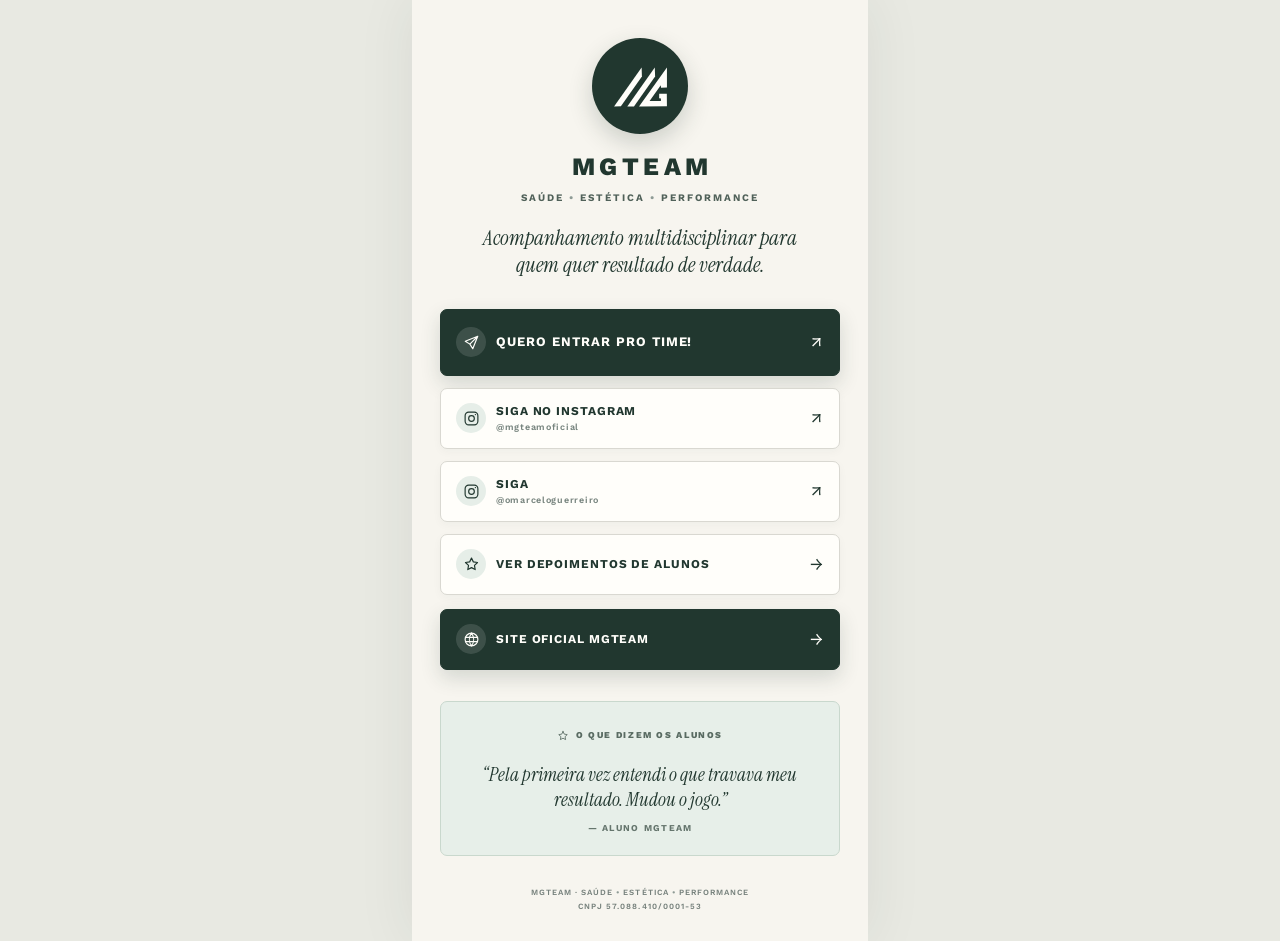
==== link/index.html @ 0ba7504a "Recreate MGTEAM links page" ====
<!doctype html>
<html lang="pt-BR">
<head>
  <meta charset="utf-8">
  <meta name="viewport" content="width=device-width, initial-scale=1">
  <title>MGTEAM | Links oficiais</title>
  <meta name="description" content="Links oficiais da MGTEAM: avaliação, Instagram, site e depoimentos.">
  <meta name="theme-color" content="#21372f">
  <link rel="canonical" href="https://link.mgteam.com.br/">
  <link rel="preconnect" href="https://fonts.googleapis.com">
  <link rel="preconnect" href="https://fonts.gstatic.com" crossorigin>
  <link href="https://fonts.googleapis.com/css2?family=Instrument+Serif:ital@0;1&amp;family=Work+Sans:wght@400;500;600;700;800&amp;display=swap" rel="stylesheet">
  <link rel="stylesheet" href="styles.css">
</head>
<body>
  <main class="links-card">
    <header class="profile">
      <div class="brand-seal" aria-hidden="true">
        <svg viewBox="0 0 877 647" role="img">
          <path d="M876,0 L414,646 L876,644 L874,437 L748,437 L747,511 L777,513 L776,555 L589,555 L774,293 L778,334 L876,332 Z"></path>
          <path d="M675,0 L220,646 L330,645 L680,149 Z"></path>
          <path d="M457,0 L1,646 L114,642 L462,149 Z"></path>
        </svg>
      </div>
      <p class="brand-name">MGTEAM</p>
      <p class="brand-line">Saúde <span>•</span> Estética <span>•</span> Performance</p>
      <p class="intro">Acompanhamento multidisciplinar para quem quer resultado de verdade.</p>
    </header>

    <nav class="links" aria-label="Links oficiais MGTEAM">
      <a class="link-button link-button-primary" href="https://forms.gle/mUv1stFiL9fhPiTS8" target="_blank" rel="noopener noreferrer">
        <span class="link-icon" aria-hidden="true">
          <svg viewBox="0 0 24 24"><path d="M20.8 3.2 9.7 14.3M20.8 3.2l-7 17.6-4.1-6.5-6.5-4.1 17.6-7Z"></path></svg>
        </span>
        <span>Quero entrar pro time!</span>
        <span class="link-arrow" aria-hidden="true">↗</span>
      </a>

      <a class="link-button" href="https://www.instagram.com/mgteamoficial" target="_blank" rel="noopener noreferrer">
        <span class="link-icon" aria-hidden="true">
          <svg viewBox="0 0 24 24"><rect x="3" y="3" width="18" height="18" rx="5"></rect><circle cx="12" cy="12" r="4"></circle><circle class="icon-fill" cx="17.5" cy="6.5" r="1"></circle></svg>
        </span>
        <span>Siga no Instagram <small>@mgteamoficial</small></span>
        <span class="link-arrow" aria-hidden="true">↗</span>
      </a>

      <a class="link-button" href="https://www.instagram.com/omarceloguerreiro" target="_blank" rel="noopener noreferrer">
        <span class="link-icon" aria-hidden="true">
          <svg viewBox="0 0 24 24"><rect x="3" y="3" width="18" height="18" rx="5"></rect><circle cx="12" cy="12" r="4"></circle><circle class="icon-fill" cx="17.5" cy="6.5" r="1"></circle></svg>
        </span>
        <span>Siga <small>@omarceloguerreiro</small></span>
        <span class="link-arrow" aria-hidden="true">↗</span>
      </a>

      <a class="link-button" href="https://mgteam.com.br/#resultados">
        <span class="link-icon" aria-hidden="true">
          <svg viewBox="0 0 24 24"><path d="m12 3 2.6 5.3 5.9.9-4.3 4.1 1 5.9-5.2-2.8-5.2 2.8 1-5.9-4.3-4.1 5.9-.9L12 3Z"></path></svg>
        </span>
        <span>Ver depoimentos de alunos</span>
        <span class="link-arrow" aria-hidden="true">→</span>
      </a>

      <a class="link-button link-button-site" href="https://mgteam.com.br">
        <span class="link-icon" aria-hidden="true">
          <svg viewBox="0 0 24 24"><circle cx="12" cy="12" r="9"></circle><path d="M3.5 9h17M3.5 15h17M12 3a15.3 15.3 0 0 1 0 18M12 3a15.3 15.3 0 0 0 0 18"></path></svg>
        </span>
        <span>Site oficial MGTEAM</span>
        <span class="link-arrow" aria-hidden="true">→</span>
      </a>
    </nav>

    <section class="testimonial" aria-labelledby="testimonial-title">
      <p class="section-label" id="testimonial-title">
        <svg viewBox="0 0 24 24" aria-hidden="true"><path d="m12 3 2.6 5.3 5.9.9-4.3 4.1 1 5.9-5.2-2.8-5.2 2.8 1-5.9-4.3-4.1 5.9-.9L12 3Z"></path></svg>
        O que dizem os alunos
      </p>
      <blockquote>
        “Pela primeira vez entendi o que travava meu resultado. Mudou o jogo.”
        <cite>— Aluno MGTEAM</cite>
      </blockquote>
    </section>

    <footer>
      <p>MGTEAM · Saúde <span>•</span> Estética <span>•</span> Performance</p>
      <p>CNPJ 57.088.410/0001-53</p>
    </footer>
  </main>
</body>
</html>
---- link/styles.css ----
:root {
  --ink: #21372f;
  --ink-soft: #506159;
  --paper: #f7f5ef;
  --canvas: #e8e9e2;
  --line: #d9d8d1;
  --sage: #b8d2c1;
  --white: #fffefa;
}

* {
  box-sizing: border-box;
}

html {
  width: 100%;
  max-width: 100%;
  overflow-x: hidden;
  background: var(--canvas);
}

body {
  min-height: 100vh;
  margin: 0;
  overflow-x: hidden;
  background: var(--canvas);
  color: var(--ink);
  font-family: "Work Sans", Arial, sans-serif;
  line-height: 1.5;
}

a {
  color: inherit;
  text-decoration: none;
  -webkit-tap-highlight-color: transparent;
}

svg {
  display: block;
}

::selection {
  background: var(--sage);
  color: var(--ink);
}

.links-card {
  width: min(100%, 456px);
  min-height: 100vh;
  margin: 0 auto;
  padding: 38px 28px 28px;
  background: var(--paper);
  box-shadow: 0 0 54px rgba(33, 55, 47, 0.08);
}

.profile {
  text-align: center;
}

.brand-seal {
  display: grid;
  width: 96px;
  height: 96px;
  margin: 0 auto 18px;
  place-items: center;
  border-radius: 50%;
  background: var(--ink);
  box-shadow: 0 9px 24px rgba(33, 55, 47, 0.2);
}

.brand-seal svg {
  width: 53px;
  height: 40px;
  transform: translateY(1px);
}

.brand-seal path {
  fill: var(--white);
}

.brand-name {
  margin: 0;
  font-size: 25px;
  font-weight: 800;
  letter-spacing: 0.18em;
  line-height: 1.2;
  text-indent: 0.18em;
}

.brand-line {
  margin: 8px 0 0;
  color: var(--ink-soft);
  font-size: 10px;
  font-weight: 700;
  letter-spacing: 0.2em;
  text-transform: uppercase;
}

.brand-line span,
footer span {
  color: #8e9b95;
}

.intro {
  max-width: 330px;
  margin: 20px auto 0;
  font-family: "Instrument Serif", Georgia, serif;
  font-size: 21px;
  font-style: italic;
  line-height: 1.28;
}

.links {
  display: grid;
  gap: 12px;
  margin-top: 30px;
}

.link-button {
  display: grid;
  grid-template-columns: 30px minmax(0, 1fr) 22px;
  gap: 10px;
  align-items: center;
  min-height: 61px;
  padding: 10px 15px;
  border: 1px solid var(--line);
  border-radius: 7px;
  background: var(--white);
  box-shadow: 0 3px 10px rgba(33, 55, 47, 0.035);
  font-size: 12px;
  font-weight: 700;
  letter-spacing: 0.075em;
  line-height: 1.35;
  text-align: left;
  text-transform: uppercase;
  transition: border-color 160ms ease, box-shadow 160ms ease, transform 160ms ease;
}

.link-button:hover {
  border-color: #a7b9ae;
  box-shadow: 0 8px 22px rgba(33, 55, 47, 0.1);
  transform: translateY(-2px);
}

.link-button:focus-visible {
  outline: 3px solid rgba(127, 166, 143, 0.45);
  outline-offset: 3px;
}

.link-button-primary,
.link-button-site {
  border-color: var(--ink);
  background: var(--ink);
  color: var(--white);
  box-shadow: 0 8px 20px rgba(33, 55, 47, 0.16);
}

.link-button-primary {
  min-height: 67px;
  font-size: 13px;
}

.link-button-site {
  margin-top: 2px;
}

.link-button small {
  display: block;
  margin-top: 2px;
  color: #77847e;
  font-size: 9px;
  font-weight: 600;
  letter-spacing: 0.08em;
  text-transform: none;
}

.link-button-primary small,
.link-button-site small {
  color: #d8e2dc;
}

.link-icon {
  display: grid;
  width: 30px;
  height: 30px;
  place-items: center;
  border-radius: 50%;
  background: #e6eee8;
  color: var(--ink);
}

.link-button-primary .link-icon,
.link-button-site .link-icon {
  background: rgba(255, 255, 255, 0.13);
  color: var(--white);
}

.link-icon svg {
  width: 17px;
  height: 17px;
  fill: none;
  stroke: currentColor;
  stroke-linecap: round;
  stroke-linejoin: round;
  stroke-width: 1.65;
}

.link-icon .icon-fill {
  fill: currentColor;
  stroke: none;
}

.link-arrow {
  justify-self: end;
  font-size: 17px;
  font-weight: 400;
  line-height: 1;
}

.testimonial {
  margin-top: 31px;
  padding: 23px 22px 21px;
  border: 1px solid #c9d8cd;
  border-radius: 7px;
  background: #e7efe9;
  text-align: center;
}

.section-label {
  display: inline-flex;
  align-items: center;
  gap: 7px;
  margin: 0;
  color: #596b62;
  font-size: 9px;
  font-weight: 800;
  letter-spacing: 0.18em;
  text-transform: uppercase;
}

.section-label svg {
  width: 12px;
  height: 12px;
  fill: none;
  stroke: currentColor;
  stroke-linecap: round;
  stroke-linejoin: round;
  stroke-width: 1.7;
}

blockquote {
  margin: 13px 0 0;
  font-family: "Instrument Serif", Georgia, serif;
  font-size: 19px;
  font-style: italic;
  line-height: 1.35;
}

blockquote cite {
  display: block;
  margin-top: 9px;
  color: #65756d;
  font-family: "Work Sans", Arial, sans-serif;
  font-size: 9px;
  font-style: normal;
  font-weight: 700;
  letter-spacing: 0.14em;
  text-transform: uppercase;
}

footer {
  margin-top: 30px;
  color: #76817c;
  text-align: center;
}

footer p {
  margin: 0;
  font-size: 8px;
  font-weight: 600;
  letter-spacing: 0.13em;
  line-height: 1.7;
  text-transform: uppercase;
}

@media (max-width: 480px) {
  .links-card {
    padding: 30px 20px 24px;
    box-shadow: none;
  }

  .brand-seal {
    width: 88px;
    height: 88px;
  }

  .link-button {
    min-height: 59px;
    padding-right: 13px;
    padding-left: 13px;
    font-size: 11px;
  }
}

@media (prefers-reduced-motion: reduce) {
  .link-button {
    transition: none;
  }
}
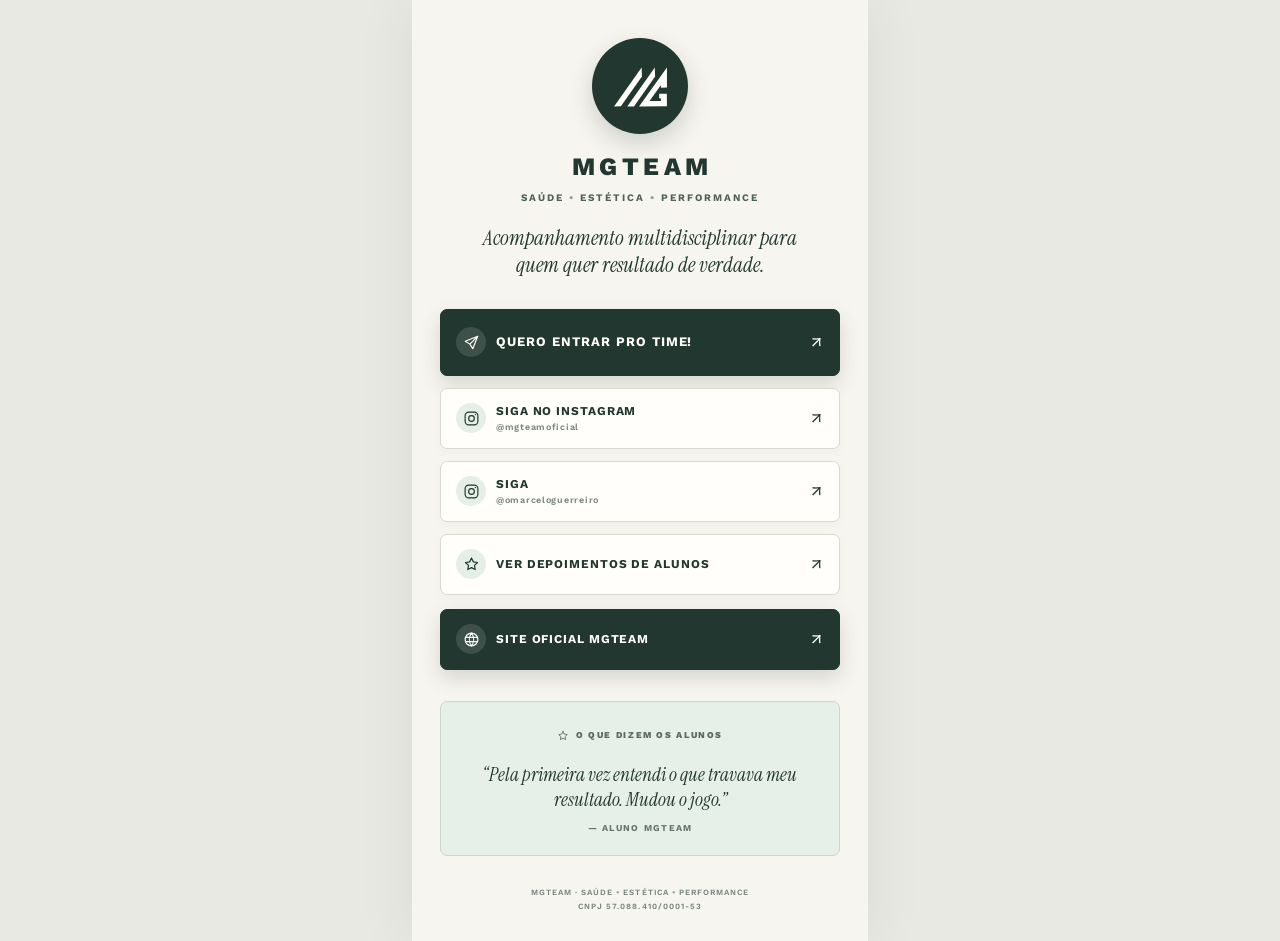
==== commit d8386c5a: "Fix hosted link destinations" ====
--- a/link/index.html
+++ b/link/index.html
@@ -10,7 +10,7 @@
   <link rel="preconnect" href="https://fonts.googleapis.com">
   <link rel="preconnect" href="https://fonts.gstatic.com" crossorigin>
   <link href="https://fonts.googleapis.com/css2?family=Instrument+Serif:ital@0;1&amp;family=Work+Sans:wght@400;500;600;700;800&amp;display=swap" rel="stylesheet">
-  <link rel="stylesheet" href="styles.css">
+  <link rel="stylesheet" href="styles.css?v=20260722-mobile">
 </head>
 <body>
   <main class="links-card">
@@ -52,20 +52,20 @@
         <span class="link-arrow" aria-hidden="true">↗</span>
       </a>
 
-      <a class="link-button" href="https://mgteam.com.br/#resultados">
+      <a class="link-button" href="https://depoimentos.mgteam.com.br/" target="_blank" rel="noopener noreferrer">
         <span class="link-icon" aria-hidden="true">
           <svg viewBox="0 0 24 24"><path d="m12 3 2.6 5.3 5.9.9-4.3 4.1 1 5.9-5.2-2.8-5.2 2.8 1-5.9-4.3-4.1 5.9-.9L12 3Z"></path></svg>
         </span>
         <span>Ver depoimentos de alunos</span>
-        <span class="link-arrow" aria-hidden="true">→</span>
+        <span class="link-arrow" aria-hidden="true">↗</span>
       </a>
 
-      <a class="link-button link-button-site" href="https://mgteam.com.br">
+      <a class="link-button link-button-site" href="https://mgteam.com.br/" target="_blank" rel="noopener noreferrer">
         <span class="link-icon" aria-hidden="true">
           <svg viewBox="0 0 24 24"><circle cx="12" cy="12" r="9"></circle><path d="M3.5 9h17M3.5 15h17M12 3a15.3 15.3 0 0 1 0 18M12 3a15.3 15.3 0 0 0 0 18"></path></svg>
         </span>
         <span>Site oficial MGTEAM</span>
-        <span class="link-arrow" aria-hidden="true">→</span>
+        <span class="link-arrow" aria-hidden="true">↗</span>
       </a>
     </nav>
 
--- a/link/styles.css
+++ b/link/styles.css
@@ -285,20 +285,108 @@
 
 @media (max-width: 480px) {
   .links-card {
-    padding: 30px 20px 24px;
+    min-height: 100svh;
+    padding: max(18px, env(safe-area-inset-top)) 16px max(18px, env(safe-area-inset-bottom));
     box-shadow: none;
   }
 
   .brand-seal {
-    width: 88px;
-    height: 88px;
+    width: 70px;
+    height: 70px;
+    margin-bottom: 11px;
+  }
+
+  .brand-seal svg {
+    width: 41px;
+    height: 31px;
+  }
+
+  .brand-name {
+    font-size: 22px;
+  }
+
+  .brand-line {
+    margin-top: 5px;
+    font-size: 9px;
+    letter-spacing: 0.15em;
+  }
+
+  .intro {
+    max-width: 310px;
+    margin-top: 12px;
+    font-size: 18px;
+    line-height: 1.22;
+  }
+
+  .links {
+    gap: 9px;
+    margin-top: 20px;
   }
 
   .link-button {
-    min-height: 59px;
-    padding-right: 13px;
-    padding-left: 13px;
-    font-size: 11px;
+    grid-template-columns: 28px minmax(0, 1fr) 18px;
+    gap: 9px;
+    min-height: 56px;
+    padding: 9px 12px;
+    border-radius: 10px;
+    font-size: 11.5px;
+    letter-spacing: 0.06em;
+  }
+
+  .link-button-primary {
+    min-height: 60px;
+    font-size: 12px;
+  }
+
+  .link-icon {
+    width: 28px;
+    height: 28px;
+  }
+
+  .testimonial {
+    margin-top: 22px;
+    padding: 17px 16px 16px;
+    border-radius: 10px;
+  }
+
+  blockquote {
+    margin-top: 10px;
+    font-size: 17.5px;
+    line-height: 1.27;
+  }
+
+  blockquote cite {
+    margin-top: 7px;
+  }
+
+  footer {
+    margin-top: 18px;
+  }
+}
+
+@media (max-width: 350px) {
+  .links-card {
+    padding-right: 14px;
+    padding-left: 14px;
+  }
+
+  .brand-line {
+    font-size: 8px;
+    letter-spacing: 0.12em;
+  }
+
+  .intro {
+    max-width: 285px;
+  }
+
+  .link-button {
+    gap: 8px;
+    font-size: 10.5px;
+    letter-spacing: 0.04em;
+  }
+
+  .link-button small {
+    font-size: 8.5px;
   }
 }
 
